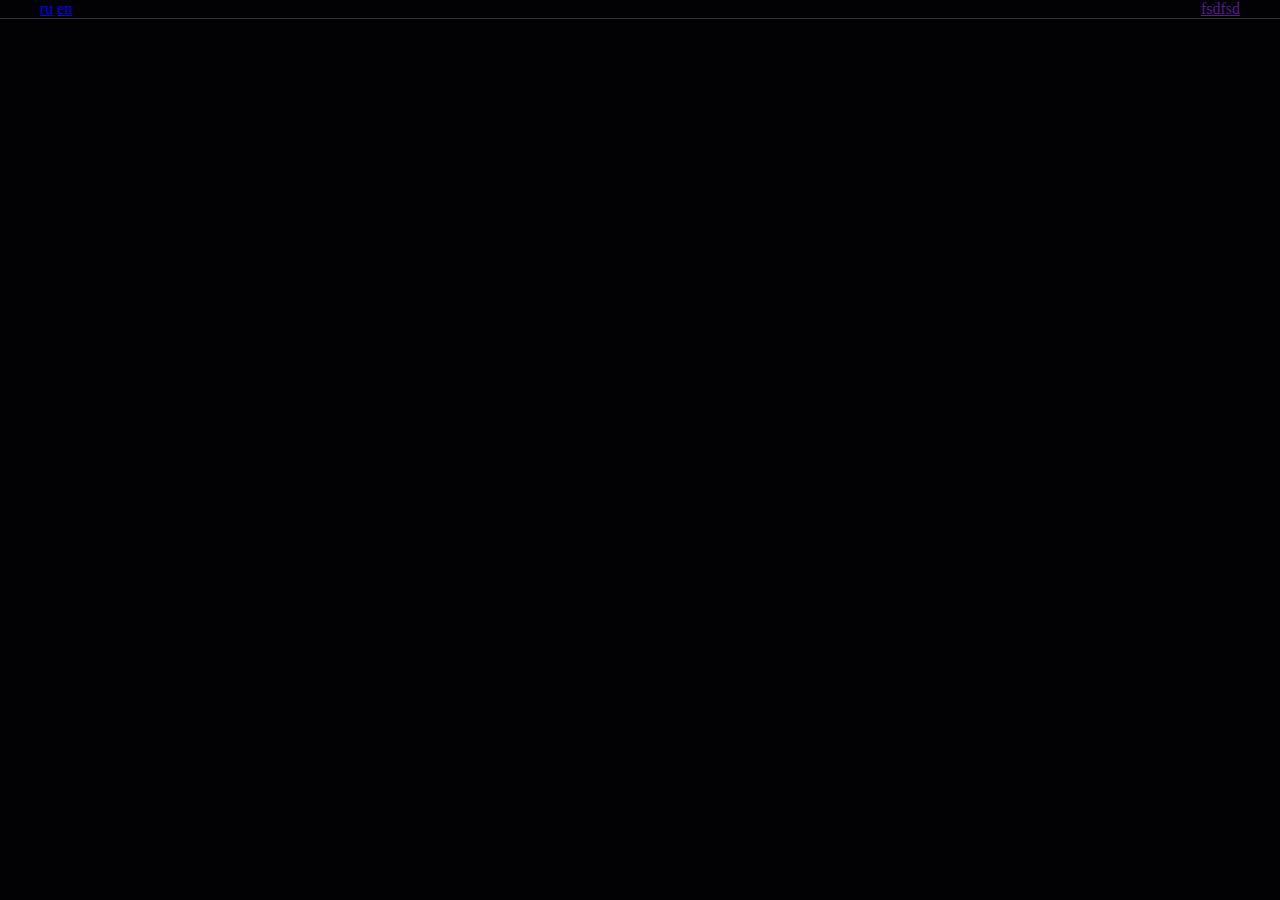
==== index.html @ ccbf8e13 "1" ====
<!DOCTYPE html>
<html lang="en">
<head>
  <meta charset="UTF-8">
  <meta name="viewport" content="width=device-width, initial-scale=1.0">
  <title>main page</title>
  <link rel="stylesheet" href="css/style.css">
</head>
<body>


<header class="header">
    <div class="header-line">
        <div class="container">
            <div class="header-line-wrapper">
                <div class="header-lng">
                  <a href="/">ru</a>
                  <a href="/" class="active">en</a>
                </div>
                <a href="">fsdfsd</a>
            </div>
        </div>
    </div>
      
  <div class="container">

  </div>
</header>

  
</body>
</html>
---- css/style.css ----
*,*::before,*:after{
  box-sizing: border-box;
}

body{
  margin:0;
  background-color:#020204;
}

.container{
  width:1200px;
  margin: 0 auto;
}

.header{
  border-bottom: 1px solid #32323d;
}

.header-line-wrapper{
  display: flex;
  justify-content: space-between;
}
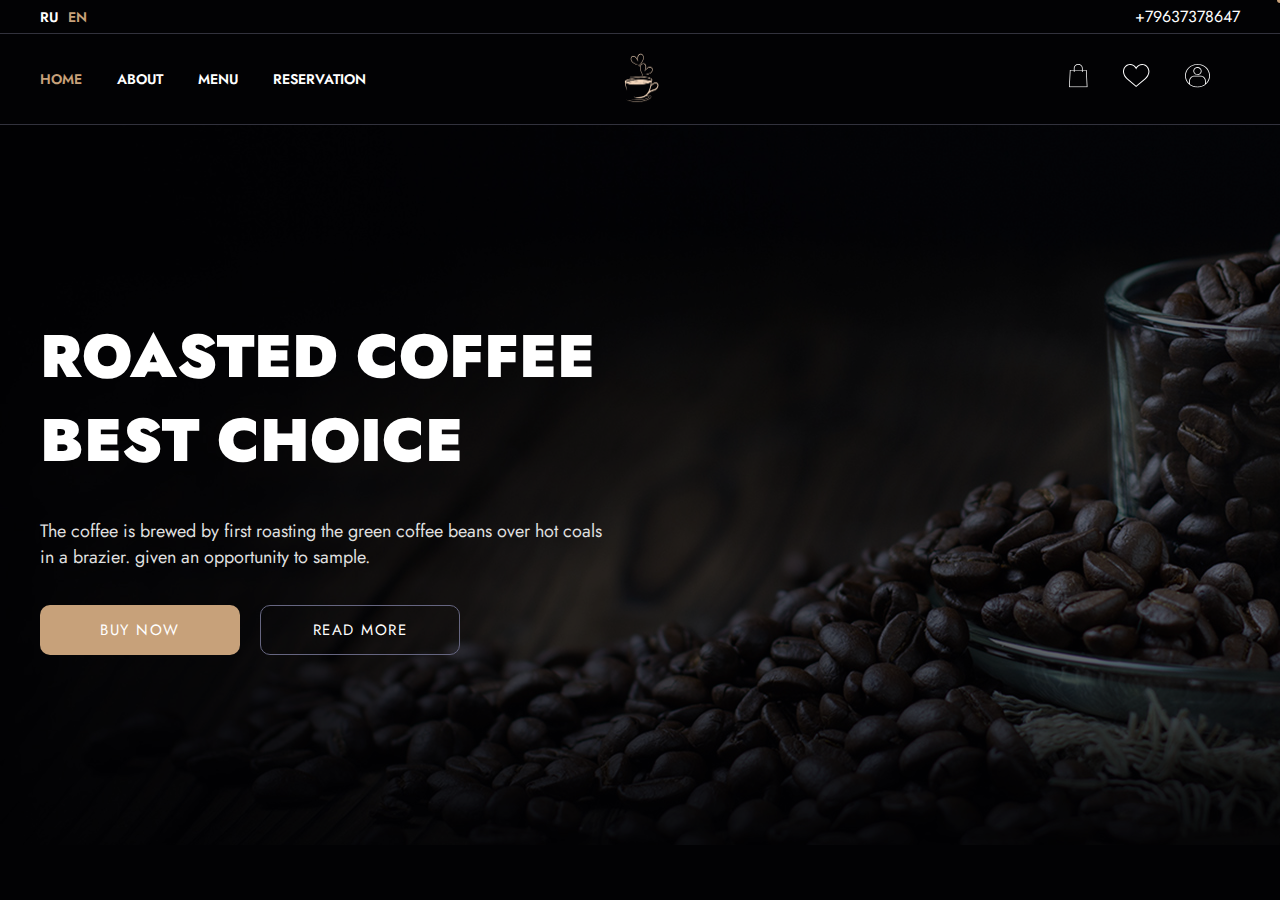
==== commit 5536043c: "add intro" ====
--- a/index.html
+++ b/index.html
@@ -1,32 +1,79 @@
 <!DOCTYPE html>
 <html lang="en">
 <head>
-  <meta charset="UTF-8">
-  <meta name="viewport" content="width=device-width, initial-scale=1.0">
-  <title>main page</title>
-  <link rel="stylesheet" href="css/style.css">
+<meta charset="UTF-8" />
+<meta name="viewport" content="width=device-width, initial-scale=1.0" />
+<title>main page</title>
+<link rel="preconnect" href="https://fonts.googleapis.com" />
+<link rel="preconnect" href="https://fonts.gstatic.com" crossorigin />
+<link
+href="https://fonts.googleapis.com/css2?family=Jost:ital,wght@0,100..900;1,100..900&display=swap"
+rel="stylesheet"
+/>
+<link rel="stylesheet" href="css/style.css" />
 </head>
 <body>
+<header class="header">
+  <div class="header-line">
+      <div class="container">
+          <div class="header-line-wrapper">
+              <div class="header-lng">
+                <a href="/">ru</a>
+                <a href="/" class="active">en</a>
+              </div>
+              <a class="header-phone" href="">+79637378647</a>
+          </div>
+      </div>
+  </div>
+  <div class="container">
+     <div class="header-wrapper">
+         <div class="header-block">
+             <nav class="nav">
+               <a href="/" class="nav-link active">home</a>
+               <a href="/" class="nav-link">about</a>
+               <a href="/" class="nav-link">menu</a>
+               <a href="/" class="nav-link">reservation</a>
+            </nav>
+          </div>
 
+          <a href="#" class="logo">
+            <img src="img/logo.png" alt="logo">
+          </a>
 
-<header class="header">
-    <div class="header-line">
-        <div class="container">
-            <div class="header-line-wrapper">
-                <div class="header-lng">
-                  <a href="/">ru</a>
-                  <a href="/" class="active">en</a>
-                </div>
-                <a href="">fsdfsd</a>
+          <div class="header-block right">
+            <div class="header-actions">
+              <a href="/">
+                <img class="header-link" src="img/profile.svg" alt="profile">
+              </a>
+              <a href="/">
+                <img class="header-link" src="img/favorite.svg" alt="favorite">
+                
+              </a>
+              <a href="/">
+                <img class="header-link" src="img/cart.svg" alt="cart">
+                  <span class="header-link-event"></span>
+
+              </a>
             </div>
-        </div>
-    </div>
-      
-  <div class="container">
-
+          </div>
+      </div>
   </div>
 </header>
 
-  
+<div class="intro" style="background-image:url('img/intro.png');">
+  <div class="container">
+    <div class="intro-wrapper">
+      <div class="intro-block">
+        <h1 class="intro-title">Roasted coffee best choice</h1>
+        <p class="intro-text">The coffee is brewed by first roasting the green coffee beans over hot coals in a brazier. given an opportunity to sample.</p>
+        <div class="intro-actions">
+            <a class="btn main" href="/">Buy now</a>
+            <a class="btn btn-secondary" href="/">Read more</a>
+        </div>
+      </div>
+    </div>
+  </div>
+</div>
+
 </body>
 </html>--- a/css/style.css
+++ b/css/style.css
@@ -1,23 +1,221 @@
-*,*::before,*:after{
+*,
+*::before,
+*:after {
   box-sizing: border-box;
 }
 
-body{
-  margin:0;
-  background-color:#020204;
-}
-
-.container{
-  width:1200px;
+body {
+  font-family: "Jost", sans-serif;
+  margin: 0;
+  background-color: #020204;
+  color:#ffff;
+}
+
+a {
+  text-decoration: none;
+  color:#ffff;
+}
+
+
+
+.container {
+  width: 1200px;
   margin: 0 auto;
 }
 
-.header{
+.btn{
+  min-width:200px;
+  height:50px;
+  display:inline-flex;
+  justify-content:center;
+  align-items:center;
+  font-size:15px;
+  letter-spacing: 0.1em;
+  text-transform:uppercase;
+  border-radius:10px;
+  transition:background-color .2s ease;
+}
+
+.btn.main{
+  background-color: #c7a17a;
+  margin-right:20px;
+  
+}
+
+.btn.main:hover{
+  background-color: #a88666;
+
+}
+
+.btn-secondary{
+  border:1px solid #666681; 
+}
+
+.btn-secondary:hover{
+  background-color: #666681;
+}
+
+.header {
   border-bottom: 1px solid #32323d;
 }
 
-.header-line-wrapper{
-  display: flex;
+.header-line-wrapper {
+  display: flex;
+  /* height: 30px; */
+  padding: 5px 0;
+  align-items: center;
   justify-content: space-between;
 }
 
+.header-phone {
+  color: #ffff;
+}
+
+.header-lng {
+  display: flex;
+}
+
+.header-lng a {
+  margin-right: 10px;
+  color: #ffff;
+  font-weight: 600;
+  text-transform: uppercase;
+  font-size: 14px;
+}
+
+.header-line {
+  border-bottom: 1px solid #32323d;
+}
+
+.header-lng a.active {
+  font-weight: 600;
+  font-size: 14px;
+  color: #c7a17a;
+}
+
+.header-wrapper {
+  display: flex;
+  justify-content: space-between;
+  height: 90px;
+  align-items: center;
+}
+
+.header-block {
+  width: 40%;
+}
+
+.header-block.right{
+  display:flex;
+  justify-content:flex-end;
+}
+
+.nav {
+  display: flex;
+}
+
+.nav-link {
+  margin-right: 35px;
+  color: #ffff;
+  font-size: 14px;
+  font-weight: 600;
+  text-transform: uppercase;
+  transition: color 0.2s ease;
+}
+
+.nav-link:hover {
+  color: #c7a17a;
+}
+
+.nav-link.active {
+  color: #c7a17a;
+}
+
+.logo {
+
+}
+
+.logo img{
+  height:54px;
+  display:block;
+}
+
+.header_actions{
+  display:flex;
+  align-items:center;
+}
+
+.header-link{
+  margin-right:30px;
+  position:relative;
+}
+
+.header-link img{
+  display: block;
+}
+
+/* .header-link:last-child{
+  margin-right:0;
+} */
+
+.header-link-event{
+  width:6px;
+  height:6px;
+  background-color:#c7a17a;
+  display:block;
+  border-radius: 50%;
+  position:absolute;
+  top:-3px;
+  right:-3px;
+}
+
+.intro{
+  background-repeat:no-repeat;
+  background-size:cover;
+  /* position:relative; */
+}
+
+.intro::after{
+  content:'';
+  /* position:absolute; */
+  top:0;
+  left:0;
+  width:100%;
+  height:100%;
+  background-color:rgda(2,2,4,0.55);;
+
+}
+
+.intro-wrapper{
+  padding:20px 0;
+  min-height:720px;
+  display:flex;
+  align-items:center;
+  z-index:2;
+}
+
+.intro-block{
+  max-width: 565px;
+}
+
+.intro-title{
+  margin: 0 0 35px;
+  line-height:1.4;
+  font-size: 60px;
+  font-weight:900;
+  text-transform:uppercase;
+}
+
+.intro-text{
+  font-size:18px;
+  color:#dfdfdf;
+  margin:0 0 35px;
+}
+/* 
+.intro-actions{
+  display:flex;
+} */
+
+
+.intro-actions{
+  display:flex;
+}
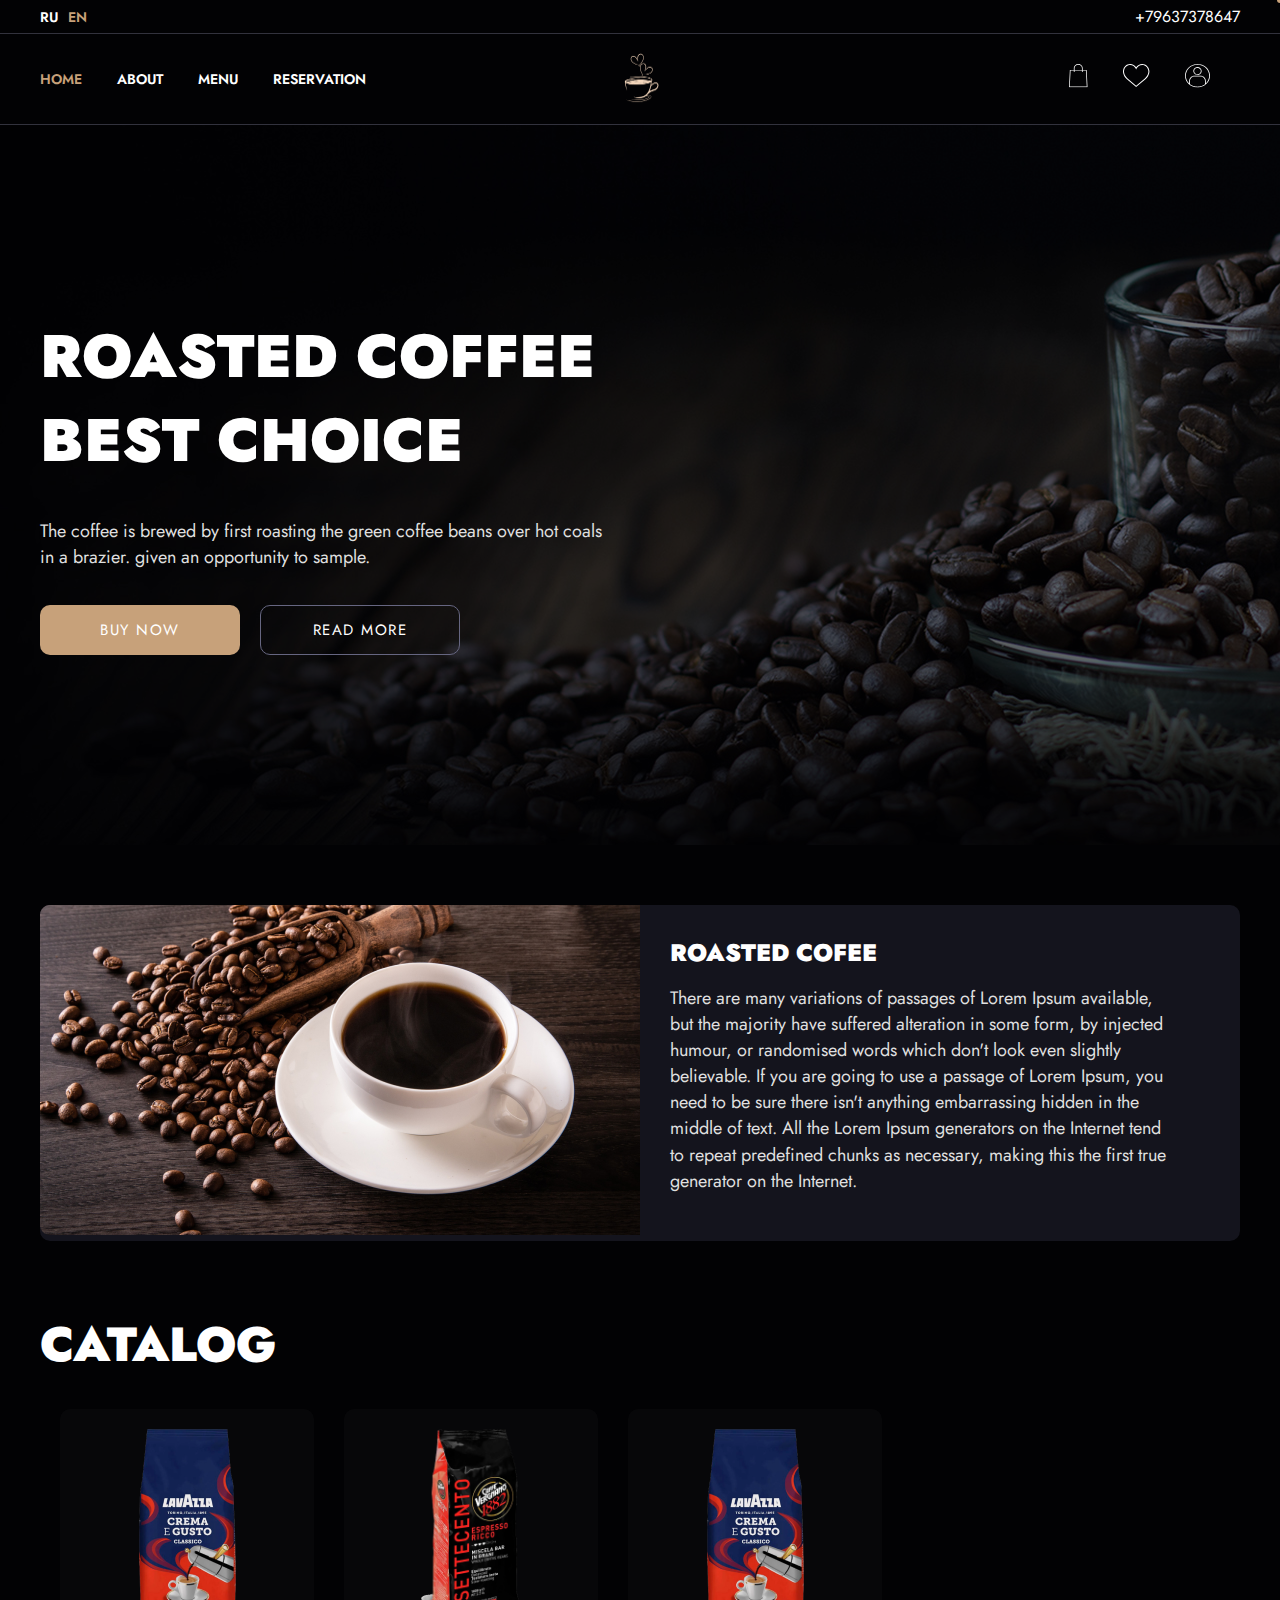
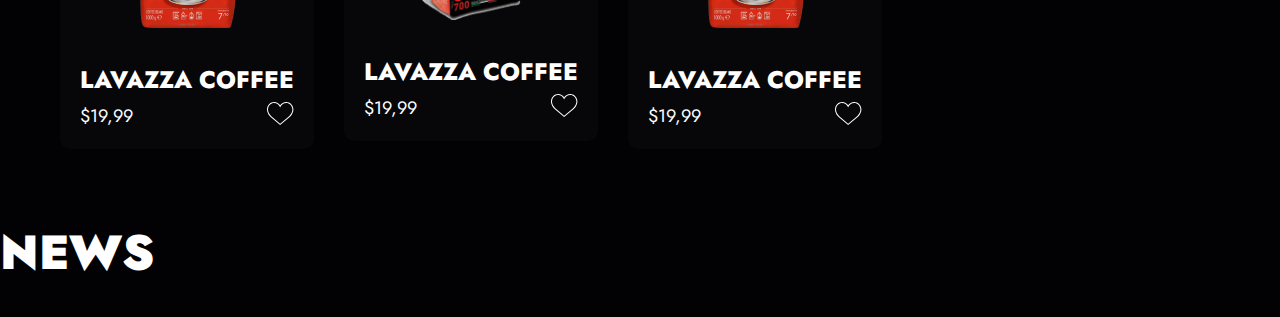
==== commit fc16c23e: "add info and catalog" ====
--- a/index.html
+++ b/index.html
@@ -74,6 +74,76 @@
     </div>
   </div>
 </div>
+<div class="container">
+  <div class="info-block">
+    <div class="info-image-wrapper">
+      <img src="img/info.png" alt="info">
+    </div>
+    <div class="info-item">
+      <div class="info-title">
+        Roasted Cofee
+      </div>
+      <div class="info-text">There are many variations of passages of Lorem Ipsum available, but the majority have suffered alteration in some form, by injected humour, or randomised words which don't look even slightly believable. If you are going to use a passage of Lorem Ipsum, you need to be sure there isn't anything embarrassing hidden in the middle of text. All the Lorem Ipsum generators on the Internet tend to repeat predefined chunks as necessary, making this the first true generator on the Internet. 
 
+      </div>
+
+    </div>
+
+  </div>
+</div>
+<div class="container">
+  <h2 class="block-title">catalog</h2>
+  <div class="products-wrapper">
+    <div class="product-block">
+      <div class="products-item">
+        <img class="products-image" src="img/product.png" alt="product">
+        <h3 class="products-title">lavazza coffee</h3>
+        <div class="products-footer">
+          <div class="products-price">
+            $19,99
+            <!-- <del>   29,99</del> -->
+          </div>
+          <button type="button" class="products-favorite">
+            <img src="img/favorite.svg" alt="">
+          </button>
+        </div>
+      </div>
+    </div>
+    <div class="product-block">
+      <div class="products-item">
+        <img class="products-image" src="img/product2.png" alt="product2">
+        <h3 class="products-title">lavazza coffee</h3>
+        <div class="products-footer">
+          <div class="products-price">
+            $19,99
+            <!-- <del>   29,99</del> -->
+          </div>
+          <button type="button" class="products-favorite">
+            <img src="img/favorite.svg" alt="">
+          </button>
+        </div>
+      </div>
+    </div>
+    <div class="product-block">
+      <div class="products-item">
+        <img class="products-image" src="img/product.png" alt="product">
+        <h3 class="products-title">lavazza coffee</h3>
+        <div class="products-footer">
+          <div class="products-price">
+            $19,99
+            <!-- <del>   29,99</del> -->
+          </div>
+          <button type="button" class="products-favorite">
+            <img src="img/favorite.svg" alt="">
+          </button>
+        </div>
+      </div>
+    </div>
+    
+  </div>
+</div>
+<div class="block-title">
+  news
+</div>
 </body>
 </html>--- a/css/style.css
+++ b/css/style.css
@@ -172,6 +172,7 @@
   background-repeat:no-repeat;
   background-size:cover;
   /* position:relative; */
+  margin-bottom:60px;
 }
 
 .intro::after{
@@ -219,3 +220,118 @@
 .intro-actions{
   display:flex;
 }
+
+.info-block{
+  margin-bottom:80px;
+  display:flex;
+  background-color: #14141d;
+  border-radius:10px;
+}
+
+.info-item{
+  padding:30px
+}
+
+.info-title{
+  margin-bottom: 15px;
+  font-size:24px;
+  font-weight: 900;
+  text-transform:uppercase;
+
+}
+
+.info-text{
+  font-size:18px;
+  color:#dfdfdf;
+  line-height:1.45;
+  max-width:500px;
+}
+
+/* .info-img-wrapper{
+  position:relative;
+} */
+
+.info-img-wrapper{
+  width:100%;
+  height:100%;
+  /* position:absolute; */
+  top:0;
+  left:0;
+  content:'';
+  background-color: rgda(0,0,0,0.5);
+}
+
+.block-title{
+  font-size:48px;
+  font-weight:900;
+  color:white;
+  text-transform:uppercase;
+  margin:0 0 40px;
+  line-height:1;
+}
+
+.products-wrapper{
+  display:flex;
+  flex-wrap: wrap;
+  margin: 0 -10px;
+  margin-bottom: 80px;
+}
+
+.products-block{
+  width:33.33%;
+  padding:0 10px;
+  margin-bottom: 20px; 
+}
+
+.products-item{
+  padding:20px;
+  background-color:#2222222f;
+  border-radius: 10px;
+  transition: background-color .2s ease;
+  margin-left:30px;
+}
+
+.products-item:hover{
+  background-color: #14131d;
+}
+
+.products-image{
+  max-height:200px;
+  max-width:100px;
+  display:block;
+  margin: 0 auto 40px;
+
+}
+
+.products-footer{
+  display:flex;
+  justify-content: space-between; 
+  align-items:center;
+}
+
+.products-price{
+  font-size:18px;
+  color:white;
+  display:flex;
+}
+
+/* .products-price.del{
+  margin-left:30px;
+  color:#818181;
+} */
+
+.products-title{
+  margin:0;
+  font-size:24px;
+  font-weight: 800;
+  line-height:1;
+  text-transform:uppercase;
+  margin-bottom:10px;
+}
+
+.products-favorite{
+  background: none;
+  padding:0;
+  cursor:pointer;
+  border:0;
+}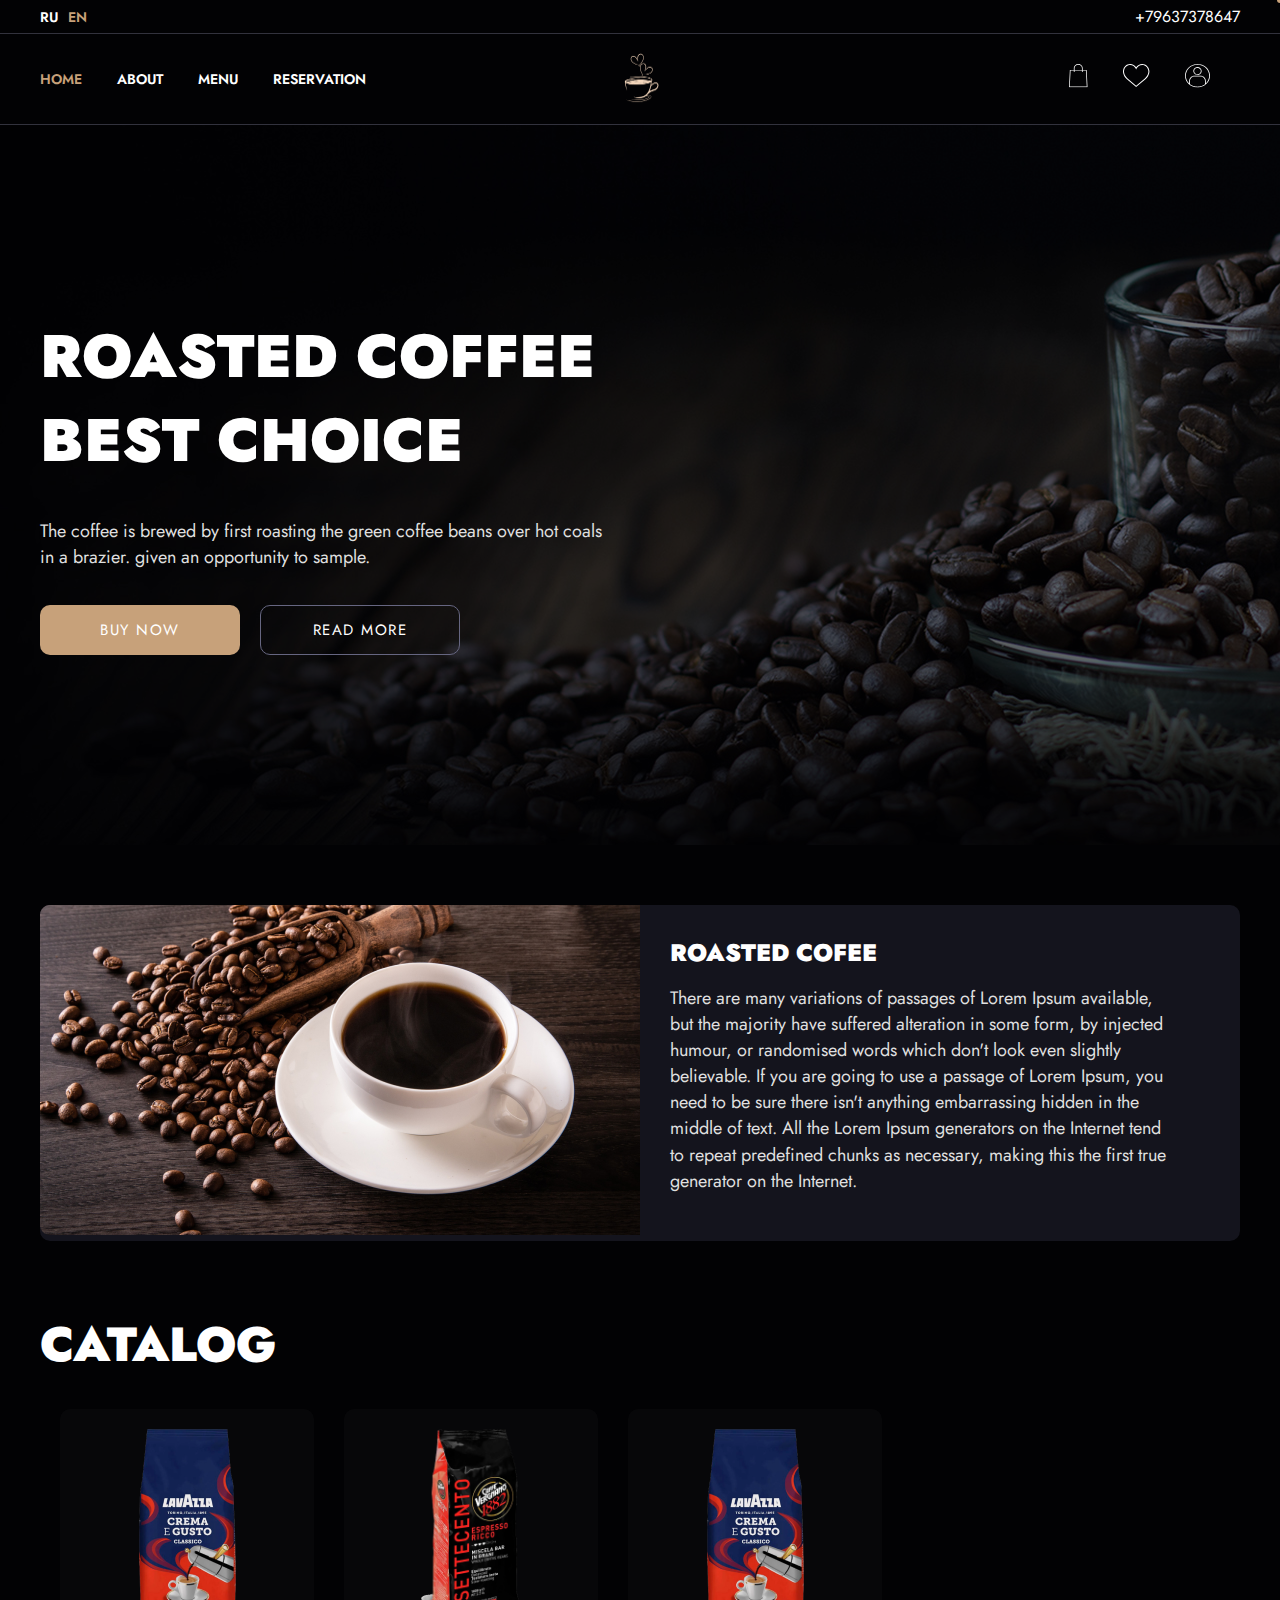
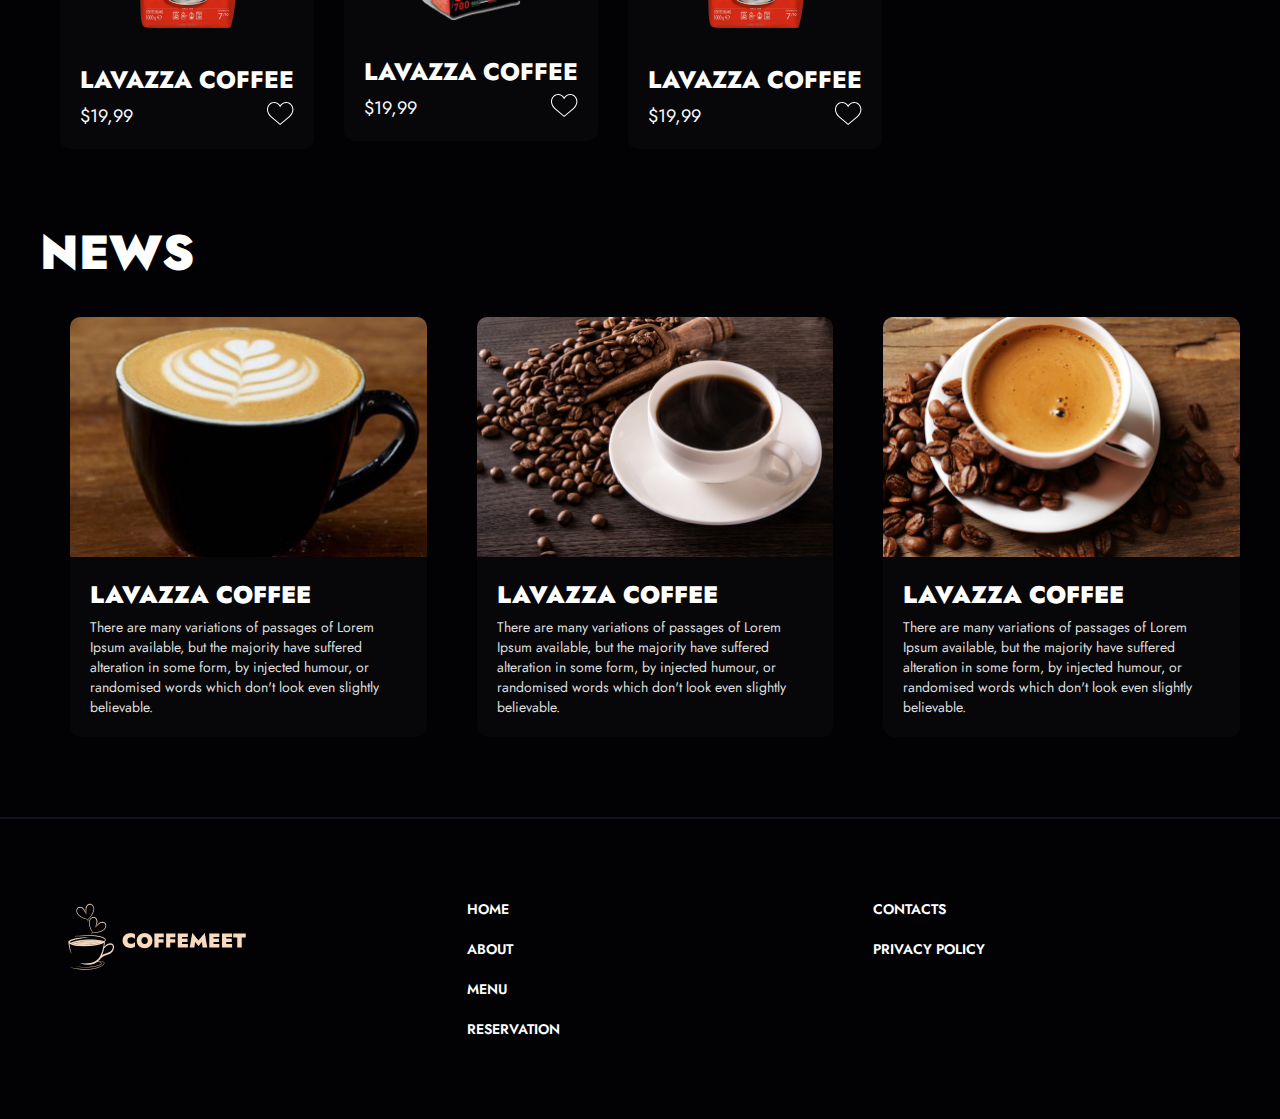
==== commit 22ca88c5: "..." ====
--- a/index.html
+++ b/index.html
@@ -139,11 +139,80 @@
         </div>
       </div>
     </div>
-    
-  </div>
-</div>
-<div class="block-title">
-  news
+  </div>
+</div>
+<div class="container">
+  <div class="news-wrapper">
+    <!-- <div class="news-title">
+      news
+    </div> -->
+    <div class="news-block">
+      <div class="news-title">
+        news
+      </div>
+      <a href="#" class="news-item">
+        <img class="news-img" src="img/news1.png" alt="news1">
+        <div class="news-content">
+          <h3 class="news__title">Lavazza coffee</h3>
+          <p class="news-text">There are many variations of passages of Lorem Ipsum available, but the majority have suffered alteration in some form, by injected humour, or randomised words which don't look even slightly believable.</p>
+        </div>
+      </a>
+
+    </div>
+    <div class="news-block">
+      <div class="news-title-title">
+        news
+      </div>
+      <a href="#" class="news-item">
+        <img class="news-img" src="img/news2.png" alt="news1">
+        <div class="news-content">
+          <h3 class="news__title">Lavazza coffee</h3>
+          <p class="news-text">There are many variations of passages of Lorem Ipsum available, but the majority have suffered alteration in some form, by injected humour, or randomised words which don't look even slightly believable.</p>
+        </div>
+      </a>
+
+    </div>
+    <div class="news-block">
+      <div class="news-title-title">
+        news
+      </div>
+      <a href="#" class="news-item">
+        <img class="news-img" src="img/news3.png" alt="news1">
+        <div class="news-content">
+          <h3 class="news__title">Lavazza coffee</h3>
+          <p class="news-text">There are many variations of passages of Lorem Ipsum available, but the majority have suffered alteration in some form, by injected humour, or randomised words which don't look even slightly believable.</p>
+        </div>
+      </a>
+
+    </div>
+  </div>
+</div>
+<footer class="footer">
+  <div class="container">
+    <div class="footer-wrapper">
+      <div class="footer-block">
+        <a class="footer-logo" href="#">
+          <img src="img/footer.png" alt="logo">
+        </a>
+      </div>
+      <div class="footer-block">
+        <nav class="nav nav-footer">
+          <a href="/" class="nav-link">home</a>
+          <a href="/" class="nav-link">about</a>
+          <a href="/" class="nav-link">menu</a>
+          <a href="/" class="nav-link">reservation</a>
+       </nav>
+      </div>
+      <div class="footer-block">
+        <nav class="nav nav-footer">
+          <a href="/" class="nav-link">contacts</a>
+          <a href="/" class="nav-link">privacy policy</a>
+       </nav>
+      </div>
+    </div>
+  </div>
+</footer>
+
 </div>
 </body>
 </html>--- a/css/style.css
+++ b/css/style.css
@@ -34,6 +34,9 @@
   text-transform:uppercase;
   border-radius:10px;
   transition:background-color .2s ease;
+  border:0;
+  cursor:pointer;
+  color:#ffff;
 }
 
 .btn.main{
@@ -111,6 +114,17 @@
 
 .nav {
   display: flex;
+}
+
+.nav-footer{
+  flex-direction:column;
+  align-items:flex-start;
+}
+
+.nav-footer .nav-link{
+  margin-right:0px;
+  margin-bottom:20px;
+
 }
 
 .nav-link {
@@ -334,4 +348,118 @@
   padding:0;
   cursor:pointer;
   border:0;
-}+}
+
+.news-title{
+  font-size:48px;
+  font-weight:900;
+  color:white;
+  text-transform:uppercase;
+  margin:0 0 40px;
+  line-height:1;
+}
+
+.news-wrapper{
+  display:flex;
+  flex-wrap:wrap;
+  margin: 0 -10px 60px;
+}
+
+.news-block{
+ width: 33.33%;
+ padding: 0 10px;
+ margin-bottom: 20px;
+}
+
+.news-item{
+  border-radius:10px;
+  /* min-height:100%; */
+  display:block;
+  background-color:#2222222f;
+  transition: background-color .2s ease;
+  margin-left:30px;
+}
+
+.news-item:hover{
+background-color: #14131d;
+}
+
+.news-content{
+  padding: 20px;
+
+}
+
+.news-img{
+  border-top-right-radius:10px;
+  border-top-left-radius: 10px;
+  height:240px;
+  width:100%;
+  object-fit: cover;
+}
+
+.news__title{
+  font-size:24px;
+  font-weight:900;
+  color:white;
+  text-transform:uppercase;
+  margin:0 0 10px;
+  line-height:1;
+}
+
+.news-text{
+  margin:0;
+  color:#dfdfdf;
+  font-size:14px;
+}
+
+.news-title-title{
+  font-size:48px;
+  font-weight:900;
+  color:#020204;
+  text-transform:uppercase;
+  margin:0 0 40px;
+  line-height:1;
+}
+
+.footer{
+  padding-top: 80px;
+  border-top:2px solid #14141d;
+  padding-bottom:60px;
+}
+
+.footer-wrapper{
+  display:flex;
+  margin:0 -10px;
+}
+
+.footer-block{
+  width: 33.33%;
+  padding:0 30px;
+}
+
+
+.product{
+  padding-top:100px;
+}
+
+.product .block__title{
+  margin-bottom:50px;
+  font-size:60px;
+  
+}
+
+.product__wrapper{
+  display:flex;
+  margin: 0 -10px;
+}
+
+.product__image{
+  width:70%;
+  padding: 0 10px;
+}
+
+.product__info{
+  width:30%;
+  padding: 0 10px;
+}
+
